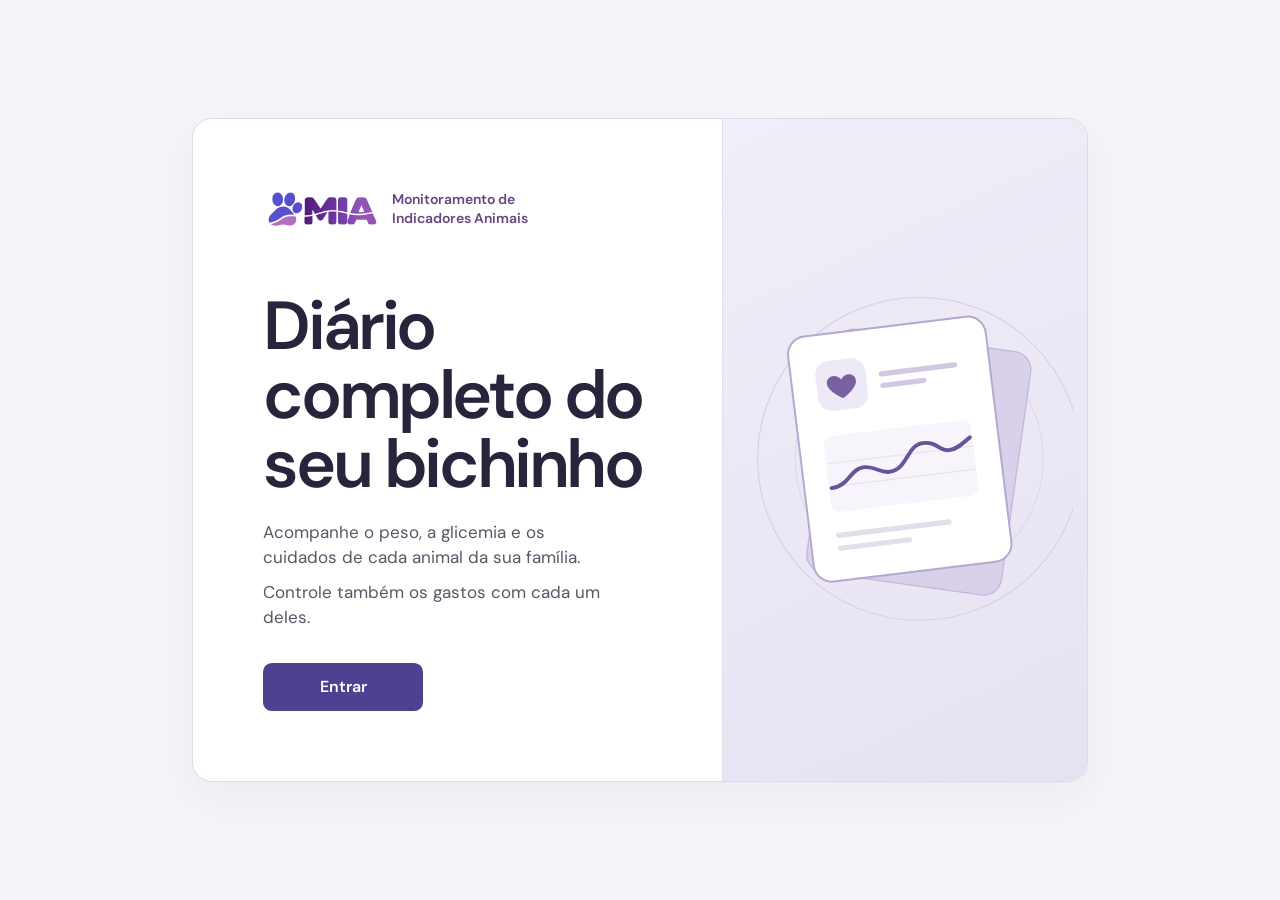
==== index.html @ a7322c52 "Usa miasaude e cria o atalho direto para o diário" ====
<!doctype html>
<html lang="pt-BR">
  <head>
    <meta charset="utf-8">
    <meta name="viewport" content="width=device-width, initial-scale=1">
    <meta name="theme-color" content="#f4f3fc">
    <meta name="robots" content="noindex,nofollow,noarchive">
    <meta name="referrer" content="no-referrer">
    <title>MIA · Monitoramento de Indicadores Animais</title>
    <link rel="stylesheet" href="estilo.css?v=3">
  </head>
  <body>
    <main class="entrada" aria-labelledby="titulo">
      <div class="conteudo">
        <div class="identidade">
          <img class="marca" src="marca-mia.webp" alt="MIA" width="780" height="256">
          <p>Monitoramento de<br>Indicadores Animais</p>
        </div>
        <h1 id="titulo">Diário completo do seu bichinho</h1>
        <p class="descricao">Acompanhe o peso, a glicemia e os cuidados de cada animal da sua família.</p>
        <p class="descricao">Controle também os gastos com cada um deles.</p>
        <a class="entrar" href="diario/">Entrar</a>
      </div>
      <div class="ilustracao" aria-hidden="true">
        <svg viewBox="0 0 260 320" fill="none" focusable="false">
          <circle cx="141" cy="167" r="125" stroke="#d9d2eb"/>
          <circle cx="141" cy="167" r="96" stroke="#dfdaed"/>
          <g transform="rotate(8 137 160)"><rect x="66" y="74" width="152" height="190" rx="14" fill="#d8d1e9" stroke="#c4b7db"/></g>
          <g transform="rotate(-7 126 160)">
            <rect x="49" y="64" width="154" height="191" rx="14" fill="#fff" stroke="#b6a6d0" stroke-width="1.5"/>
            <rect x="68" y="85" width="39" height="39" rx="11" fill="#eee9f6"/>
            <path d="M87.5 115s-11.3-6.3-11.3-12.4c0-5.7 7.4-7.7 11.3-2.2 4-5.5 11.3-3.5 11.3 2.2 0 6.1-11.3 12.4-11.3 12.4Z" fill="#79609f"/>
            <path d="M119 100h57m-57 9h32" stroke="#d2c8e2" stroke-width="4" stroke-linecap="round"/>
            <rect x="68" y="143" width="115" height="59" rx="7" fill="#f7f4fb"/>
            <path d="M69 164h113m-113 18h113" stroke="#e8e2f0"/>
            <path d="M70 183c14 0 16-13 26-13s12 6 20 6c14 0 16-19 28-19s12 8 20 8c6 0 11-4 17-8" stroke="#69529c" stroke-width="3" stroke-linecap="round"/>
            <path d="M71 220h86m-86 10h54" stroke="#e3ddec" stroke-width="4" stroke-linecap="round"/>
          </g>
        </svg>
      </div>
    </main>
  </body>
</html>
---- estilo.css ----
@font-face {
  font-family: "DM Sans";
  src: url("dm-sans-latin.woff2") format("woff2");
  font-style: normal;
  font-weight: 400 700;
  font-display: swap;
}

* { box-sizing: border-box; }
:root {
  color-scheme: light;
  font-family: "DM Sans", "Segoe UI", system-ui, sans-serif;
  color: #29233b;
  background: #f5f4f9;
}
body {
  margin: 0;
  min-height: 100vh;
  min-height: 100svh;
  display: grid;
  place-items: center;
  padding: clamp(1rem, 4vw, 3rem);
}
.entrada {
  width: min(100%, 56rem);
  display: grid;
  grid-template-columns: minmax(0, 1.45fr) minmax(0, 1fr);
  border: 1px solid #dcd8e6;
  border-radius: 1.25rem;
  background: white;
  overflow: hidden;
  box-shadow: 0 1rem 3rem #3027440c;
}
.conteudo { padding: clamp(2rem, 5.5vw, 4.5rem); }
.identidade { display: flex; align-items: center; gap: .85rem; }
.marca { display: block; width: clamp(5rem, 9vw, 7.25rem); height: auto; }
.identidade p {
  margin: 0;
  color: #664484;
  font-size: clamp(.75rem, 1.15vw, .875rem);
  font-weight: 600;
  line-height: 1.3;
  white-space: nowrap;
}
h1 {
  margin: clamp(2.6rem, 5vw, 4rem) 0 0;
  font-size: clamp(2.7rem, 5.4vw, 4.25rem);
  font-weight: 600;
  letter-spacing: -.05em;
  line-height: 1.02;
  text-wrap: balance;
}
.descricao { max-width: 30ch; margin: 1.25rem 0 0; color: #5b5667; font-size: 1.0625rem; line-height: 1.5; }
.descricao + .descricao { margin-top: .55rem; }
.entrar {
  display: inline-flex;
  align-items: center;
  justify-content: center;
  min-height: 48px;
  min-width: 10rem;
  margin-top: 2rem;
  padding: .75rem 1.5rem;
  border-radius: .55rem;
  background: #504092;
  color: white;
  font-size: 1rem;
  font-weight: 600;
  text-decoration: none;
}
.entrar:hover { background: #43347d; }
.entrar:active { background: #342963; }
.entrar:focus-visible { outline: 3px solid #5943ab; outline-offset: 4px; }
.ilustracao {
  display: grid;
  place-items: center;
  overflow: hidden;
  background: linear-gradient(155deg, #f1eef9 0%, #e6e2f2 100%);
  border-left: 1px solid #e3dfed;
}
.ilustracao svg { display: block; width: 100%; max-width: 21rem; }
@media (max-width: 640px) {
  .entrada { display: block; max-width: 28rem; }
  .conteudo { padding: clamp(1.5rem, 7vw, 2.5rem); }
  .ilustracao { display: none; }
  .entrar { width: 100%; }
}
@media (forced-colors: active) {
  .entrar { border: 1px solid LinkText; }
  .ilustracao { display: none; }
}
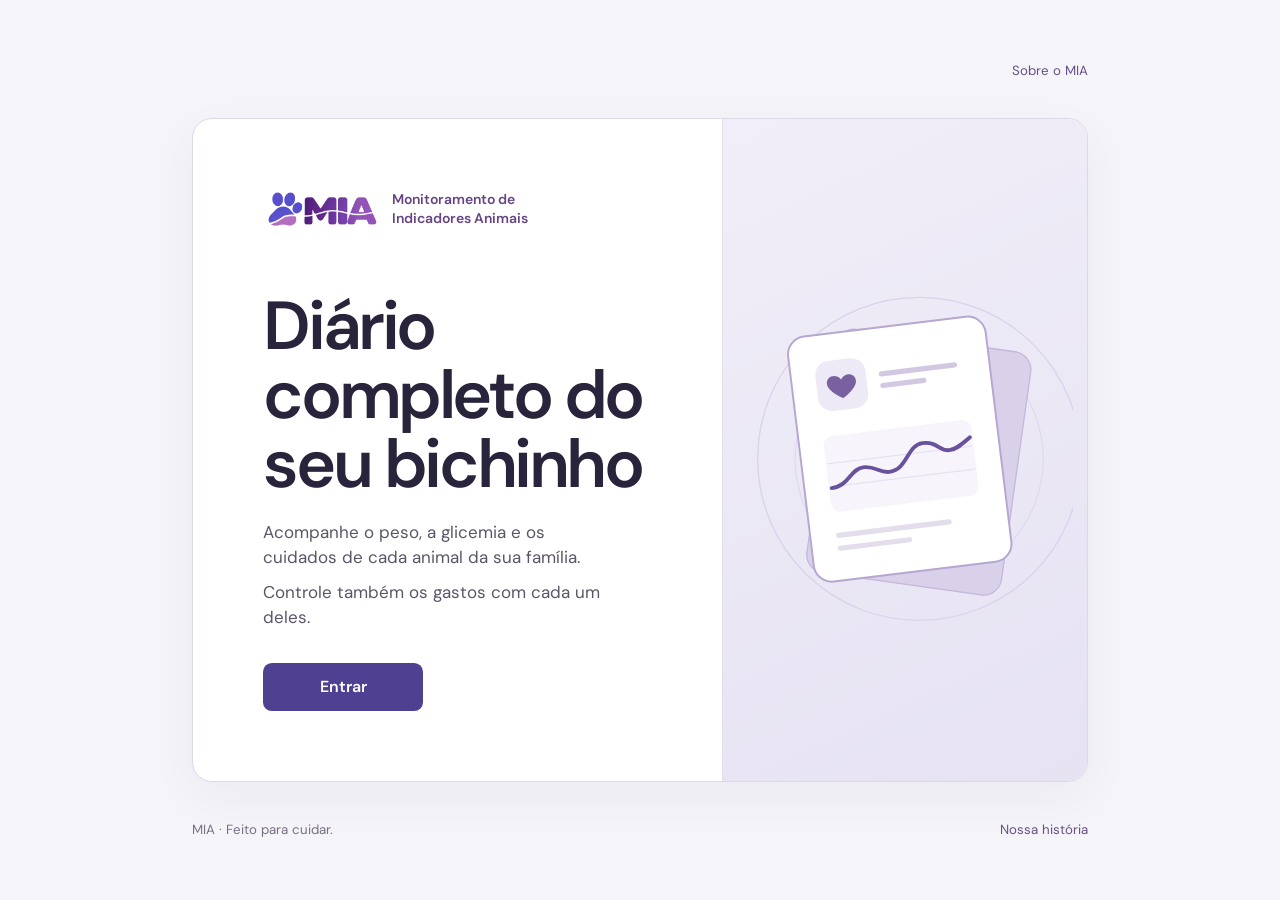
==== commit 1caa20e7: "Adiciona historia e missao do MIA com identidade visual refinada" ====
--- a/index.html
+++ b/index.html
@@ -7,9 +7,10 @@
     <meta name="robots" content="noindex,nofollow,noarchive">
     <meta name="referrer" content="no-referrer">
     <title>MIA · Monitoramento de Indicadores Animais</title>
-    <link rel="stylesheet" href="estilo.css?v=3">
+    <link rel="stylesheet" href="estilo.css?v=4">
   </head>
   <body>
+    <nav class="nav-publica" aria-label="Navegação principal"><a href="sobre/">Sobre o MIA</a></nav>
     <main class="entrada" aria-labelledby="titulo">
       <div class="conteudo">
         <div class="identidade">
@@ -39,5 +40,6 @@
         </svg>
       </div>
     </main>
+    <footer class="rodape-publico"><span>MIA · Feito para cuidar.</span><a href="sobre/">Nossa história</a></footer>
   </body>
 </html>
--- a/estilo.css
+++ b/estilo.css
@@ -17,11 +17,14 @@
   margin: 0;
   min-height: 100vh;
   min-height: 100svh;
-  display: grid;
-  place-items: center;
+  display: flex;
+  flex-direction: column;
+  align-items: center;
+  gap: 1rem;
   padding: clamp(1rem, 4vw, 3rem);
 }
 .entrada {
+  margin-block: auto;
   width: min(100%, 56rem);
   display: grid;
   grid-template-columns: minmax(0, 1.45fr) minmax(0, 1fr);
@@ -78,6 +81,18 @@
   border-left: 1px solid #e3dfed;
 }
 .ilustracao svg { display: block; width: 100%; max-width: 21rem; }
+.nav-publica, .rodape-publico { width: min(100%,56rem); display: flex; align-items: center; justify-content: space-between; gap: 1rem; font-size: .83rem; }
+.nav-publica { justify-content: flex-end; }
+.nav-publica a, .rodape-publico a, .link-entrar { color: #665087; min-height: 44px; display: inline-flex; align-items: center; text-decoration: none; }
+.nav-publica a:hover, .rodape-publico a:hover, .link-entrar:hover { text-decoration: underline; }
+.rodape-publico { color: #777080; }
+.pagina-sobre { padding: clamp(1rem,3vw,2rem); }
+.pagina-sobre main { width: 100%; }
+.pagina-sobre .rodape-publico, .topo-publico { width: min(100%,49rem); }
+.topo-publico { display: flex; align-items: center; justify-content: space-between; gap: 1rem; }
+.topo-publico .identidade { text-decoration: none; }
+.link-entrar { font-size: .9rem; font-weight: 600; }
+:focus-visible { outline: 3px solid #5943ab; outline-offset: 4px; }
 @media (max-width: 640px) {
   .entrada { display: block; max-width: 28rem; }
   .conteudo { padding: clamp(1.5rem, 7vw, 2.5rem); }
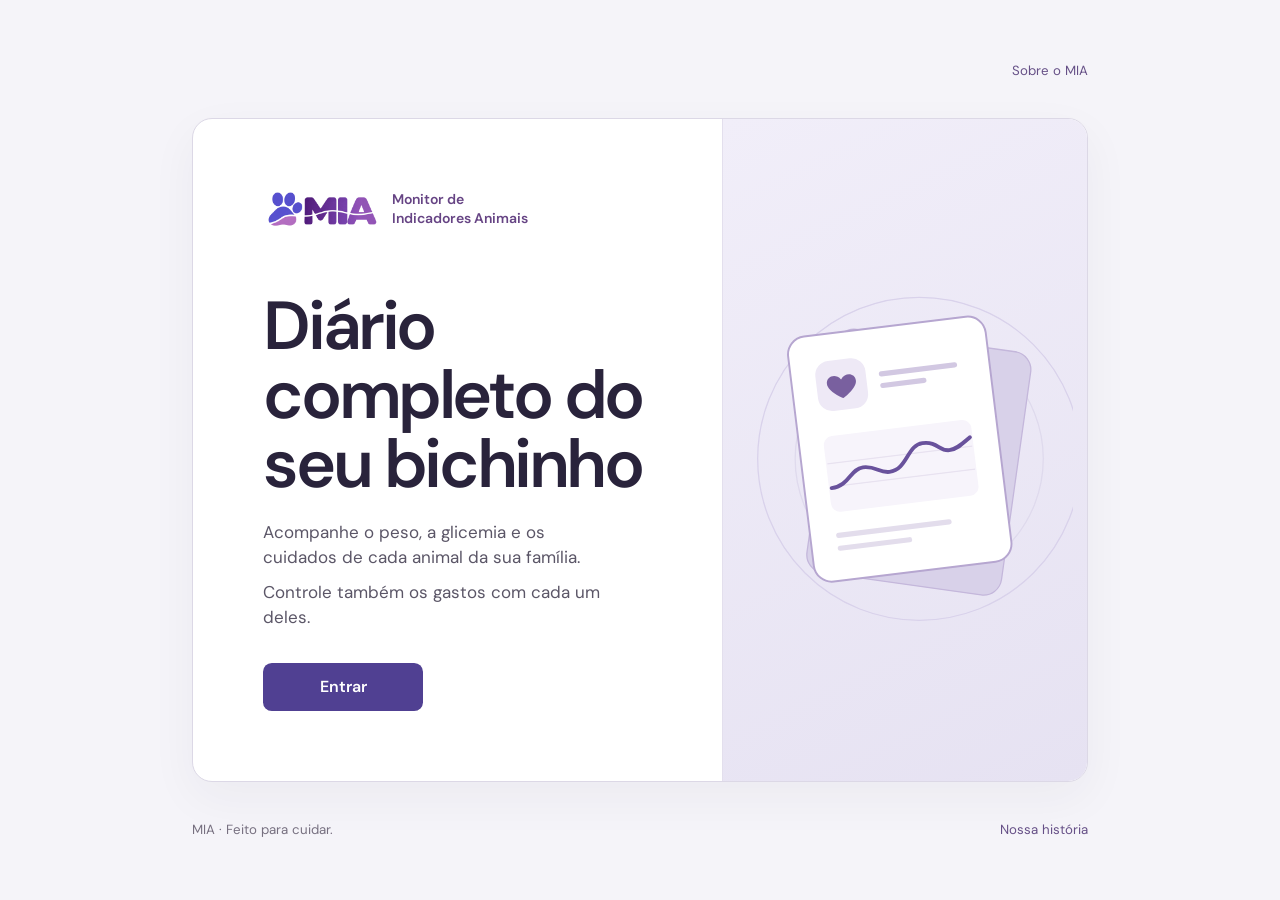
==== commit 092b5f59: "Atualiza nome para Monitor de Indicadores Animais" ====
--- a/index.html
+++ b/index.html
@@ -6,7 +6,7 @@
     <meta name="theme-color" content="#f4f3fc">
     <meta name="robots" content="noindex,nofollow,noarchive">
     <meta name="referrer" content="no-referrer">
-    <title>MIA · Monitoramento de Indicadores Animais</title>
+    <title>MIA · Monitor de Indicadores Animais</title>
     <link rel="stylesheet" href="estilo.css?v=4">
   </head>
   <body>
@@ -15,7 +15,7 @@
       <div class="conteudo">
         <div class="identidade">
           <img class="marca" src="marca-mia.webp" alt="MIA" width="780" height="256">
-          <p>Monitoramento de<br>Indicadores Animais</p>
+          <p>Monitor de<br>Indicadores Animais</p>
         </div>
         <h1 id="titulo">Diário completo do seu bichinho</h1>
         <p class="descricao">Acompanhe o peso, a glicemia e os cuidados de cada animal da sua família.</p>
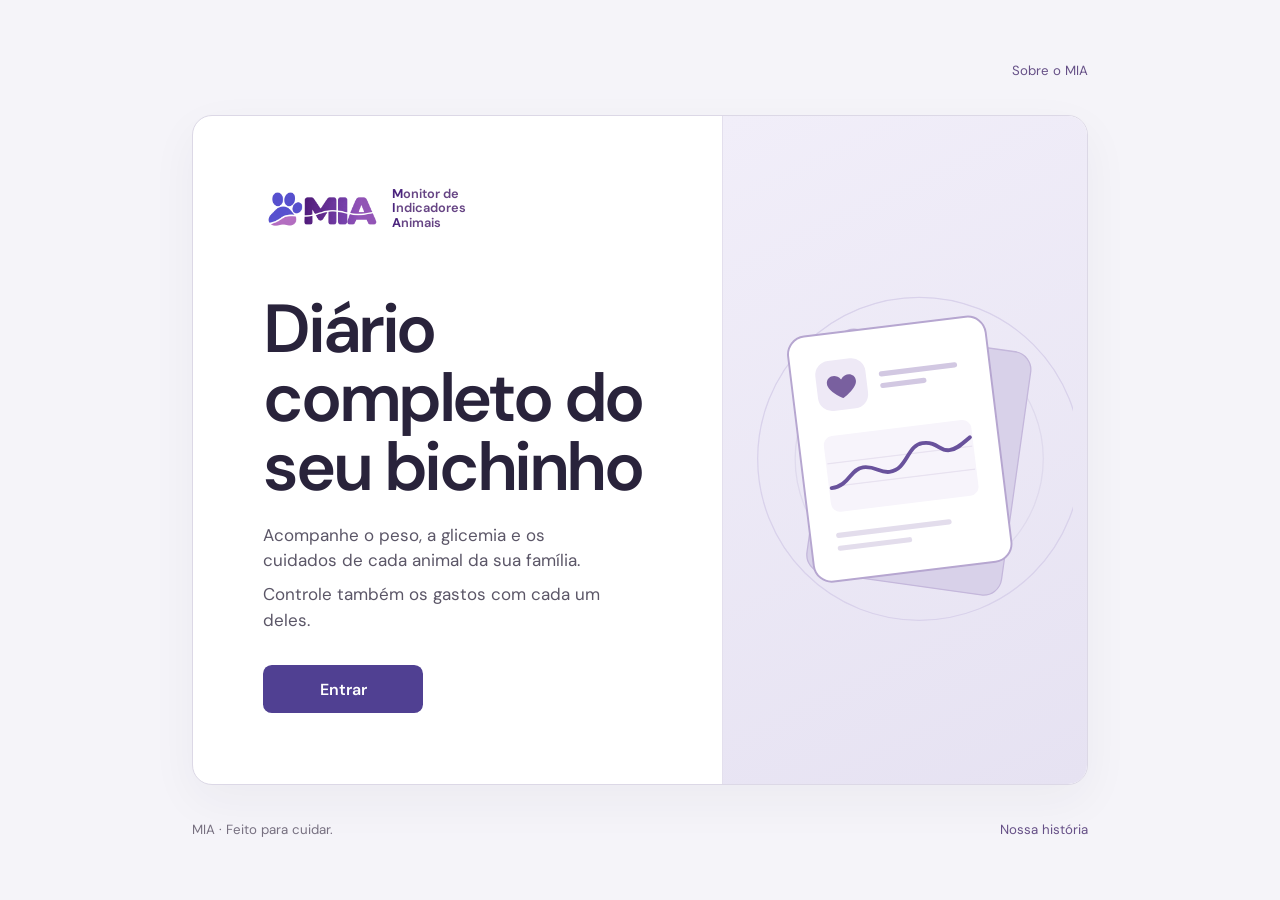
==== commit 204f0cfe: "Organiza nome da marca em tres linhas e destaca iniciais" ====
--- a/index.html
+++ b/index.html
@@ -7,7 +7,7 @@
     <meta name="robots" content="noindex,nofollow,noarchive">
     <meta name="referrer" content="no-referrer">
     <title>MIA · Monitor de Indicadores Animais</title>
-    <link rel="stylesheet" href="estilo.css?v=4">
+    <link rel="stylesheet" href="estilo.css?v=5">
   </head>
   <body>
     <nav class="nav-publica" aria-label="Navegação principal"><a href="sobre/">Sobre o MIA</a></nav>
@@ -15,7 +15,7 @@
       <div class="conteudo">
         <div class="identidade">
           <img class="marca" src="marca-mia.webp" alt="MIA" width="780" height="256">
-          <p>Monitor de<br>Indicadores Animais</p>
+          <p><strong class="inicial-mia">M</strong>onitor de<br><strong class="inicial-mia">I</strong>ndicadores<br><strong class="inicial-mia">A</strong>nimais</p>
         </div>
         <h1 id="titulo">Diário completo do seu bichinho</h1>
         <p class="descricao">Acompanhe o peso, a glicemia e os cuidados de cada animal da sua família.</p>
--- a/estilo.css
+++ b/estilo.css
@@ -40,11 +40,12 @@
 .identidade p {
   margin: 0;
   color: #664484;
-  font-size: clamp(.75rem, 1.15vw, .875rem);
+  font-size: clamp(.7rem, 1.05vw, .8rem);
   font-weight: 600;
-  line-height: 1.3;
+  line-height: 1.15;
   white-space: nowrap;
 }
+.inicial-mia { color: #4b247e; font-weight: 750; }
 h1 {
   margin: clamp(2.6rem, 5vw, 4rem) 0 0;
   font-size: clamp(2.7rem, 5.4vw, 4.25rem);
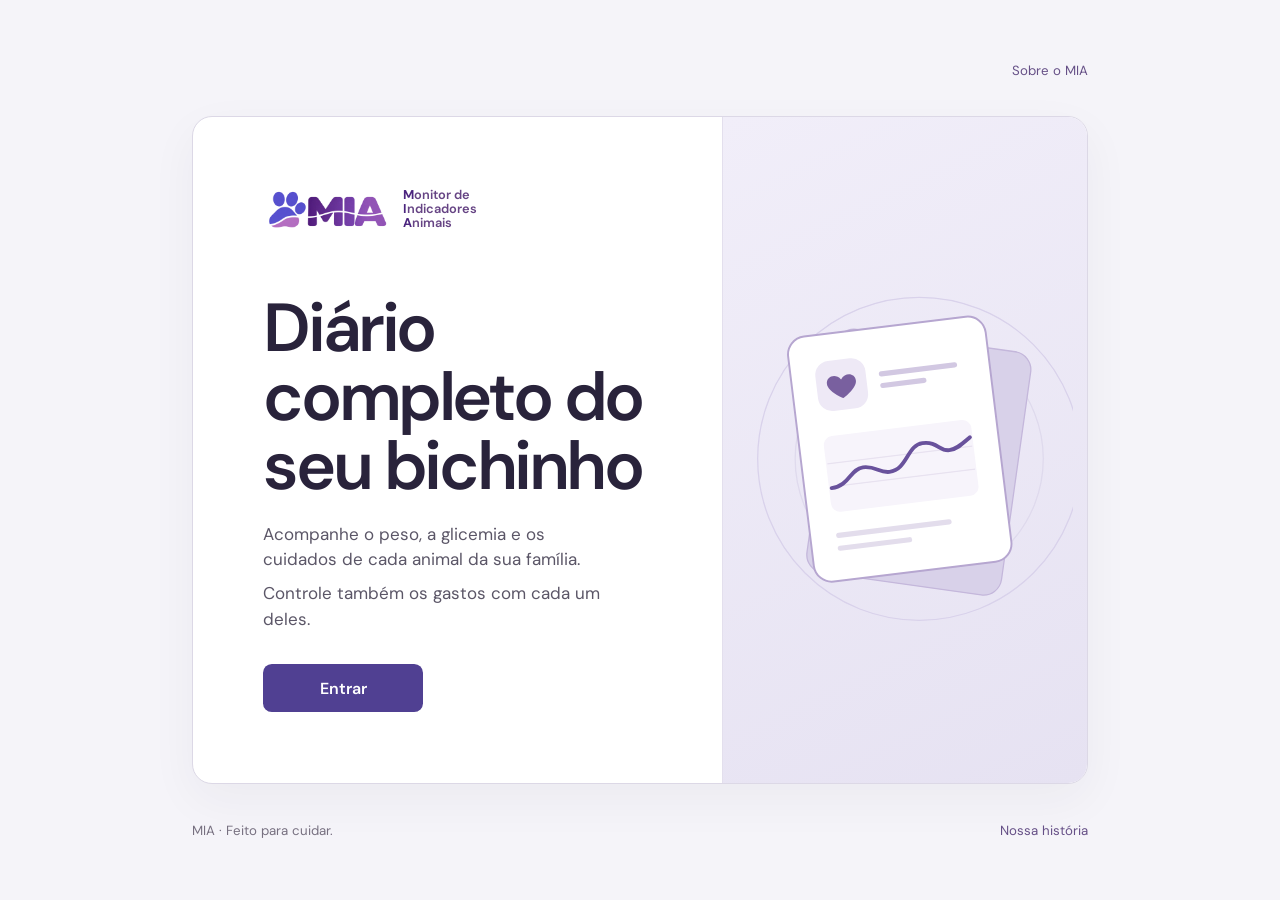
==== commit 884b0b68: "Alinha marca e adiciona retrato discreto de Pi na historia" ====
--- a/index.html
+++ b/index.html
@@ -7,7 +7,7 @@
     <meta name="robots" content="noindex,nofollow,noarchive">
     <meta name="referrer" content="no-referrer">
     <title>MIA · Monitor de Indicadores Animais</title>
-    <link rel="stylesheet" href="estilo.css?v=5">
+    <link rel="stylesheet" href="estilo.css?v=6">
   </head>
   <body>
     <nav class="nav-publica" aria-label="Navegação principal"><a href="sobre/">Sobre o MIA</a></nav>
--- a/estilo.css
+++ b/estilo.css
@@ -35,14 +35,15 @@
   box-shadow: 0 1rem 3rem #3027440c;
 }
 .conteudo { padding: clamp(2rem, 5.5vw, 4.5rem); }
-.identidade { display: flex; align-items: center; gap: .85rem; }
-.marca { display: block; width: clamp(5rem, 9vw, 7.25rem); height: auto; }
+.identidade { --altura-marca: 42px; display: flex; align-items: center; gap: .85rem; }
+.marca { display: block; width: auto; height: var(--altura-marca); }
 .identidade p {
   margin: 0;
+  height: var(--altura-marca);
   color: #664484;
   font-size: clamp(.7rem, 1.05vw, .8rem);
   font-weight: 600;
-  line-height: 1.15;
+  line-height: calc(var(--altura-marca) / 3);
   white-space: nowrap;
 }
 .inicial-mia { color: #4b247e; font-weight: 750; }
@@ -95,6 +96,7 @@
 .link-entrar { font-size: .9rem; font-weight: 600; }
 :focus-visible { outline: 3px solid #5943ab; outline-offset: 4px; }
 @media (max-width: 640px) {
+  .identidade { --altura-marca: 33px; }
   .entrada { display: block; max-width: 28rem; }
   .conteudo { padding: clamp(1.5rem, 7vw, 2.5rem); }
   .ilustracao { display: none; }
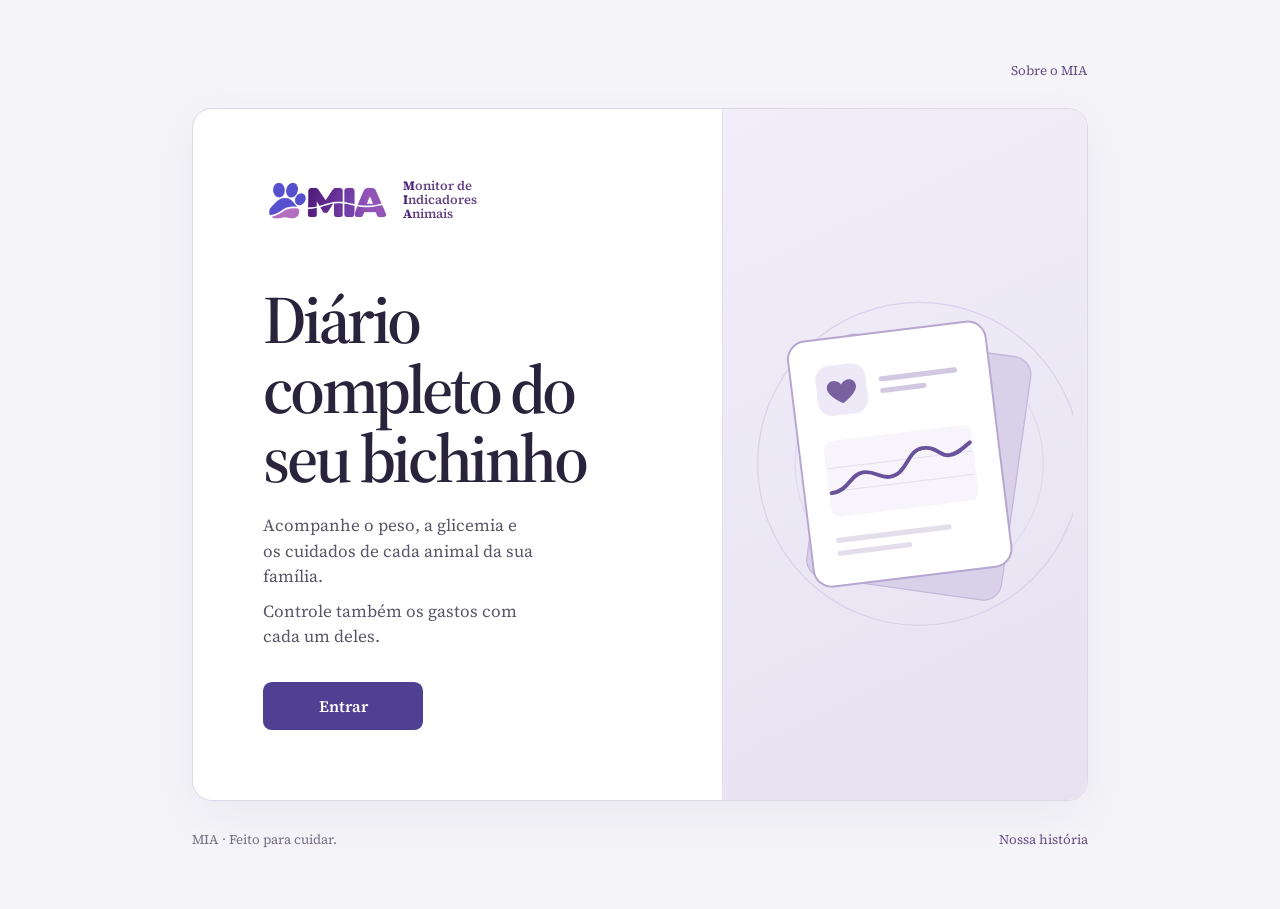
==== commit b7e6528b: "Adota tipografia Source Serif 4 na entrada e no Sobre" ====
--- a/index.html
+++ b/index.html
@@ -7,7 +7,8 @@
     <meta name="robots" content="noindex,nofollow,noarchive">
     <meta name="referrer" content="no-referrer">
     <title>MIA · Monitor de Indicadores Animais</title>
-    <link rel="stylesheet" href="estilo.css?v=6">
+<link rel="preload" href="source-serif-4-latin.woff2" as="font" type="font/woff2" crossorigin>
+    <link rel="stylesheet" href="estilo.css?v=7">
   </head>
   <body>
     <nav class="nav-publica" aria-label="Navegação principal"><a href="sobre/">Sobre o MIA</a></nav>
--- a/estilo.css
+++ b/estilo.css
@@ -1,15 +1,29 @@
+/* latin-ext */
 @font-face {
-  font-family: "DM Sans";
-  src: url("dm-sans-latin.woff2") format("woff2");
+  font-family: 'Source Serif 4';
   font-style: normal;
   font-weight: 400 700;
   font-display: swap;
+  src: url(source-serif-4-latin-ext.woff2) format('woff2');
+  unicode-range: U+0100-02BA, U+02BD-02C5, U+02C7-02CC, U+02CE-02D7, U+02DD-02FF, U+0304, U+0308, U+0329, U+1D00-1DBF, U+1E00-1E9F, U+1EF2-1EFF, U+2020, U+20A0-20AB, U+20AD-20C4, U+2113, U+2C60-2C7F, U+A720-A7FF;
+}
+/* latin */
+@font-face {
+  font-family: 'Source Serif 4';
+  font-style: normal;
+  font-weight: 400 700;
+  font-display: swap;
+  src: url(source-serif-4-latin.woff2) format('woff2');
+  unicode-range: U+0000-00FF, U+0131, U+0152-0153, U+02BB-02BC, U+02C6, U+02DA, U+02DC, U+0304, U+0308, U+0329, U+2000-206F, U+20AC, U+2122, U+2191, U+2193, U+2212, U+2215, U+FEFF, U+FFFD;
 }
 
 * { box-sizing: border-box; }
 :root {
   color-scheme: light;
-  font-family: "DM Sans", "Segoe UI", system-ui, sans-serif;
+  --fonte: "Source Serif 4", Georgia, Cambria, "Times New Roman", serif;
+  font-family: var(--fonte);
+  font-optical-sizing: auto;
+  font-variant-numeric: lining-nums;
   color: #29233b;
   background: #f5f4f9;
 }
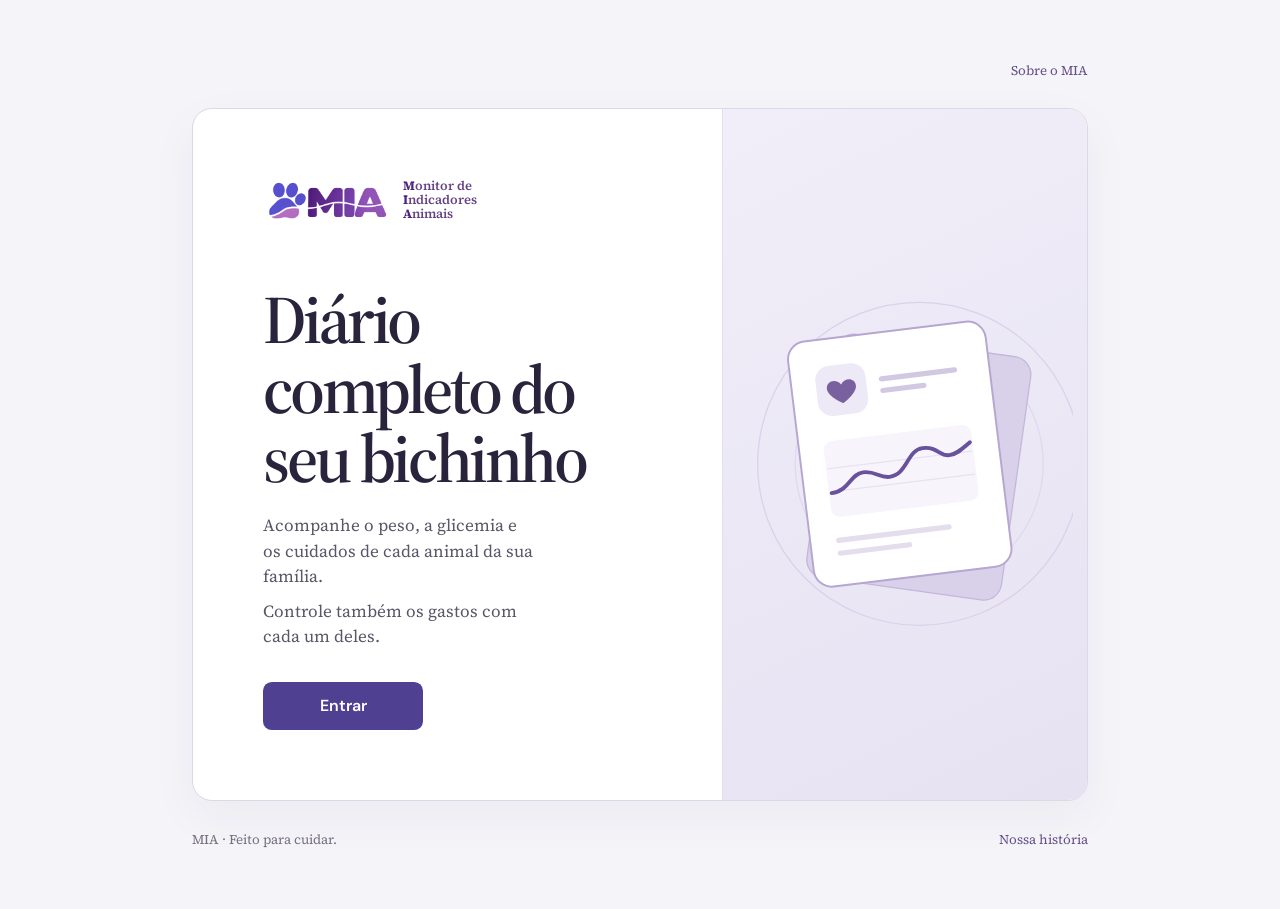
==== commit 5971b8e1: "Mantém botões sem serifa com títulos serifados" ====
--- a/index.html
+++ b/index.html
@@ -8,7 +8,7 @@
     <meta name="referrer" content="no-referrer">
     <title>MIA · Monitor de Indicadores Animais</title>
 <link rel="preload" href="source-serif-4-latin.woff2" as="font" type="font/woff2" crossorigin>
-    <link rel="stylesheet" href="estilo.css?v=7">
+    <link rel="stylesheet" href="estilo.css?v=8">
   </head>
   <body>
     <nav class="nav-publica" aria-label="Navegação principal"><a href="sobre/">Sobre o MIA</a></nav>
--- a/estilo.css
+++ b/estilo.css
@@ -1,3 +1,4 @@
+@font-face{font-family:"DM Sans";src:url("dm-sans-latin.woff2") format("woff2");font-weight:400 700;font-style:normal;font-display:swap}
 /* latin-ext */
 @font-face {
   font-family: 'Source Serif 4';
@@ -21,6 +22,7 @@
 :root {
   color-scheme: light;
   --fonte: "Source Serif 4", Georgia, Cambria, "Times New Roman", serif;
+  --fonte-ui: "DM Sans", "Segoe UI", Roboto, system-ui, sans-serif;
   font-family: var(--fonte);
   font-optical-sizing: auto;
   font-variant-numeric: lining-nums;
@@ -61,6 +63,7 @@
   white-space: nowrap;
 }
 .inicial-mia { color: #4b247e; font-weight: 750; }
+.entrar,.link-entrar,button,input[type=submit],input[type=button]{font-family:var(--fonte-ui)}
 h1 {
   margin: clamp(2.6rem, 5vw, 4rem) 0 0;
   font-size: clamp(2.7rem, 5.4vw, 4.25rem);
